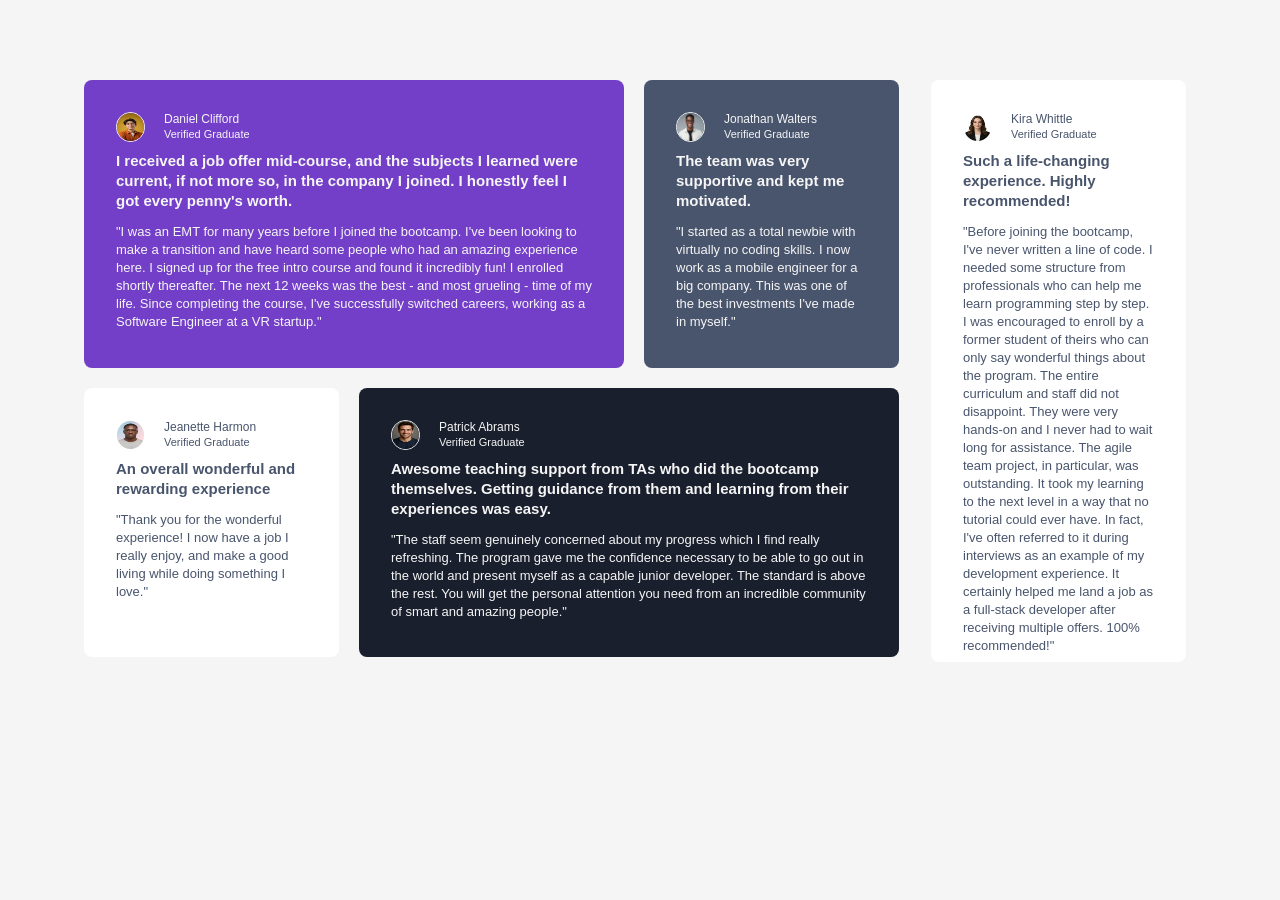
==== structure.html @ fd77fbd1 "Layout Structure and the Style" ====
<!DOCTYPE html>
<html lang="en">
<head>
    <meta charset="UTF-8">
    <meta name="viewport" content="width=device-width, initial-scale=1.0">
    <title>Document</title>
    <link rel="stylesheet" href="structure.css">
</head>
<body>
    <container class="content-container">

        <div class="cards-container">

            <div class="left-card">
                <div class="cards-top">
                    <div class="card1">
                        <div class="container">
                            <div class="image">
                                <img src="./image1.png" alt="profile" />
                            </div>
                        
                            <div class="header">
                                <h5 id="name">Daniel Clifford</h5>
                                <p id="status">Verified Graduate</p>
                            </div>
                        </div>
    
                        <p id="quote-heading">
                            I received a job offer mid-course, and the subjects I 
                            learned were current, if not more so, in the company I joined. 
                            I honestly feel I got every penny's worth.
                        </p>

                        <p id="quote-body">
                            "I was an EMT for many years before I joined the bootcamp. I've been 
                            looking to make a transition and have heard some people who had an amazing 
                            experience here. I signed up for the free intro course and found it incredibly 
                            fun! I enrolled shortly thereafter. The next 12 weeks was the best - and most
                            grueling - time of my life. Since completing the course, I've successfully 
                            switched careers, working as a Software Engineer at a VR startup."
                        </p>
                    </div>
                
                    <div class="card2">
                        <div class="container">
                            <div class="image">
                                <img src="./image2.png" alt="profile" />
                            </div>

                            <div class="header">
                                <h5 id="name">Jonathan Walters</h5>
                                <p id="status">Verified Graduate</p>
                            </div>
                        </div>
                        
                        <p id="quote-heading">
                            The team was very supportive and kept me motivated.
                        </p>

                        <p id="quote-body">
                            "I started as a total newbie with virtually no coding skills. 
                            I now work as a mobile engineer for a big company. This was one 
                            of the best investments I've made in myself."
                        </p>
                    </div>
                </div>
                    
                <div class="cards-bottom">
                    <div class="card4">
                        <div class="container">
                            <div class="image">
                                <img src="./image3.png" alt="profile" /> 
                            </div>

                            <div class="header">
                                <h5 id="name">Jeanette Harmon</h5>
                                <p id="status">Verified Graduate</p>
                            </div>
                        </div>
                        
                        <p id="quote-heading">
                            An overall wonderful and rewarding experience
                        </p>

                        <p id="quote-body">
                            "Thank you for the wonderful experience! I now have a job I really enjoy, 
                            and make a good living while doing something I love."
                        </p>
                    </div>

                    <div class="card5">
                        <div class="container">
                            <div class="image">
                                <img src="./image4.png" alt="profile" />
                            </div>
                            <div class="header">
                                <h5 id="name">Patrick Abrams</h5>
                                <p id="status">Verified Graduate</p>
                            </div>
                        </div>
                        
                        <p id="quote-heading">
                            Awesome teaching support from TAs who did the bootcamp themselves. 
                            Getting guidance from them and learning from their experiences was easy.
                        </p>

                        <p id="quote-body">
                            "The staff seem genuinely concerned about my progress which I find really refreshing. 
                            The program gave me the confidence necessary to be able to go out in the world and 
                            present myself as a capable junior developer. The standard is above the rest. 
                            You will get the personal attention you need from an incredible community of smart and amazing people."
                        </p>
                    </div>
                </div>
                
            </div>

            <div class="right-card">

                <div class="card3">
                    <div class="container">
                        <div class="image">
                            <img src="./image5.png" alt="profile" />
                        </div>

                        <div class="header">
                            <h5 id="name">Kira Whittle</h5>
                            <p id="status">Verified Graduate</p>
                        </div>
                    </div>
                    
                    <p id="quote-heading">
                        Such a life-changing experience. Highly recommended!
                    </p>

                    <p id="quote-body">
                        "Before joining the bootcamp, I've never written a line of code. 
                        I needed some structure from professionals who can help me learn 
                        programming step by step. I was encouraged to enroll by a former 
                        student of theirs who can only say wonderful things about the program. 
                        The entire curriculum and staff did not disappoint. They were very 
                        hands-on and I never had to wait long for assistance. The agile team 
                        project, in particular, was outstanding. It took my learning to the 
                        next level in a way that no tutorial could ever have. In fact, I've 
                        often referred to it during interviews as an example of my development 
                        experience. It certainly helped me land a job as a full-stack developer 
                        after receiving multiple offers. 100% recommended!"
                    </p>
                </div>

            </div>

        </div>
    </container>
</body>
</html>
---- structure.css ----
@font-face {
     font-family: 'Barlow Semi Condensed', sans-serif;
     src: url('https://fonts.googleapis.com/css2?family=Barlow+Semi+Condensed:wght@500;600&display=swap') format('truetype');
     font-weight: 100 900;
     font-style: normal;
 }

*{
    margin: 0;
    padding: 0;
    box-sizing: border-box;
} 

body {
    font-family: 'Barlow Semi Condensed', sans-serif;
    background-color: #F5F5F5;
    max-width: 100%;
}

.content-container {
    display: grid;
    grid-template-columns: repeat(1, 1fr);
    grid-template-rows: repeat(1, 1fr);
    gap: 20px;
    max-width: 1200px;
    width: 90%;
    padding: 60px 0;
    margin: 0 auto;   
}

.cards-container {
    display: grid;
    grid-template-columns: repeat(2, 1fr);
    grid-template-rows: repeat(1, 1fr);
    gap: 32px;
    padding: 20px;
}

.cards-top {
    display:grid;
    grid-template-columns: repeat(2, 1fr);
    gap: 20px;
    margin-bottom: 20px;
}

.cards-bottom {
    display: grid;
    grid-template-columns: repeat(2, 1fr);
    gap: 20px;
}

.card1 {
    background-color: #733FC8;
    color: #F5F5F5;
    padding: 32px;
    border-radius: 8px;
    height: 288px;
    width: 540px;
}

.card2 {
    background-color: #49556D;
    color: #F5F5F5;
    padding: 32px;
    border-radius: 8px;
    height: 288px;
    width: 255px;
}

.card3 {
    background-color: #FFFFFF;
    color: #49556D;
    padding: 32px;
    border-radius: 8px;
    width: 255px;
    height: 582px;
}

.card4 {
    background-color: #FFFFFF;
    color: #49556D;
    padding: 32px;
    border-radius: 8px;
    width: 255px;
    height: 269px;
}

.card5 {
    background-color: #191F2D;
    color: #F5F5F5;
    padding: 32px;
    border-radius: 8px;
    width: 540px;
    height: 269px;
}

.container {
    display: grid;
    grid-template-columns: repeat(2, 3em);
}

.header {
    line-height: 15px;
    width: 100px;
}

.image img {
    border-radius: 15px;
    width: 29px;
    height: 30px;
    border: 1px solid white;
}

#name {
    font-size: 12px;
    font-weight: 500;
}

#status {
    font-size: 11px;
    font-weight: 500;
}

#quote-heading {
    margin-top: 5px;
    font-size: 15px;
    font-weight: 600;
    line-height: 20px;
}

#quote-body {
    margin-top: 12px;
    font-size: 13px;
    line-height: 18px;
    font-weight: 500;
}
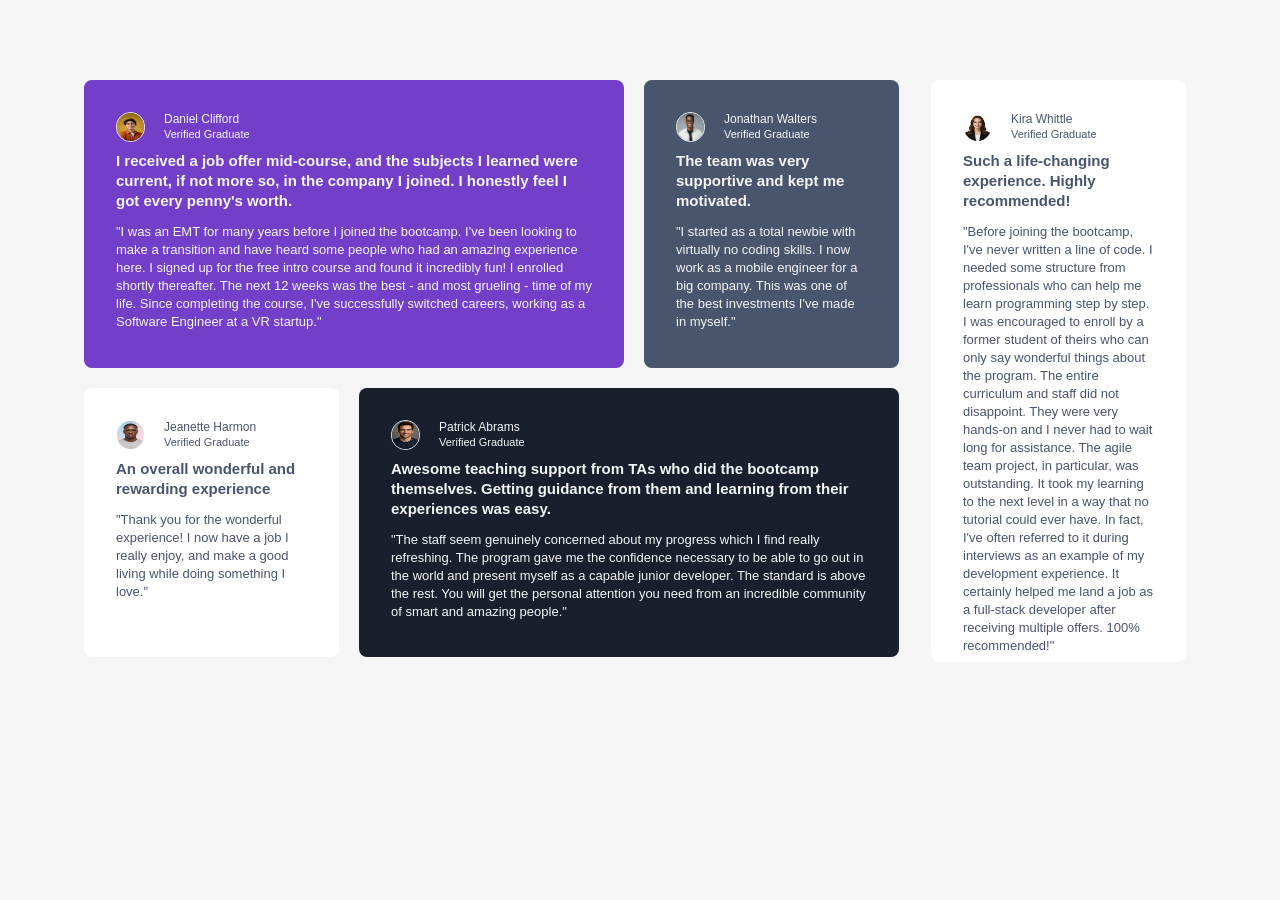
==== commit 042dad37: "Layout Structure and the Style" ====
--- a/structure.html
+++ b/structure.html
@@ -1,156 +1,157 @@
 <!DOCTYPE html>
 <html lang="en">
-<head>
-    <meta charset="UTF-8">
-    <meta name="viewport" content="width=device-width, initial-scale=1.0">
-    <title>Document</title>
-    <link rel="stylesheet" href="structure.css">
-</head>
-<body>
-    <container class="content-container">
+    <head>
+        <meta charset="UTF-8">
+        <meta name="viewport" content="width=device-width, initial-scale=1.0">
+        <title>Document</title>
+        <link rel="stylesheet" href="structure.css">
+    </head>
+    
+    <body>
+        <container class="content-container">
 
-        <div class="cards-container">
+            <div class="cards-container">
 
-            <div class="left-card">
-                <div class="cards-top">
-                    <div class="card1">
+                <div class="left-card">
+                    <div class="cards-top">
+                        <div class="card1">
+                            <div class="container">
+                                <div class="image">
+                                    <img src="./image1.png" alt="profile" />
+                                </div>
+                            
+                                <div class="header">
+                                    <h5 id="name">Daniel Clifford</h5>
+                                    <p id="status">Verified Graduate</p>
+                                </div>
+                            </div>
+        
+                            <p id="quote-heading">
+                                I received a job offer mid-course, and the subjects I 
+                                learned were current, if not more so, in the company I joined. 
+                                I honestly feel I got every penny's worth.
+                            </p>
+
+                            <p id="quote-body">
+                                "I was an EMT for many years before I joined the bootcamp. I've been 
+                                looking to make a transition and have heard some people who had an amazing 
+                                experience here. I signed up for the free intro course and found it incredibly 
+                                fun! I enrolled shortly thereafter. The next 12 weeks was the best - and most
+                                grueling - time of my life. Since completing the course, I've successfully 
+                                switched careers, working as a Software Engineer at a VR startup."
+                            </p>
+                        </div>
+                    
+                        <div class="card2">
+                            <div class="container">
+                                <div class="image">
+                                    <img src="./image2.png" alt="profile" />
+                                </div>
+
+                                <div class="header">
+                                    <h5 id="name">Jonathan Walters</h5>
+                                    <p id="status">Verified Graduate</p>
+                                </div>
+                            </div>
+                            
+                            <p id="quote-heading">
+                                The team was very supportive and kept me motivated.
+                            </p>
+
+                            <p id="quote-body">
+                                "I started as a total newbie with virtually no coding skills. 
+                                I now work as a mobile engineer for a big company. This was one 
+                                of the best investments I've made in myself."
+                            </p>
+                        </div>
+                    </div>
+                        
+                    <div class="cards-bottom">
+                        <div class="card4">
+                            <div class="container">
+                                <div class="image">
+                                    <img src="./image3.png" alt="profile" /> 
+                                </div>
+
+                                <div class="header">
+                                    <h5 id="name">Jeanette Harmon</h5>
+                                    <p id="status">Verified Graduate</p>
+                                </div>
+                            </div>
+                            
+                            <p id="quote-heading">
+                                An overall wonderful and rewarding experience
+                            </p>
+
+                            <p id="quote-body">
+                                "Thank you for the wonderful experience! I now have a job I really enjoy, 
+                                and make a good living while doing something I love."
+                            </p>
+                        </div>
+
+                        <div class="card5">
+                            <div class="container">
+                                <div class="image">
+                                    <img src="./image4.png" alt="profile" />
+                                </div>
+                                <div class="header">
+                                    <h5 id="name">Patrick Abrams</h5>
+                                    <p id="status">Verified Graduate</p>
+                                </div>
+                            </div>
+                            
+                            <p id="quote-heading">
+                                Awesome teaching support from TAs who did the bootcamp themselves. 
+                                Getting guidance from them and learning from their experiences was easy.
+                            </p>
+
+                            <p id="quote-body">
+                                "The staff seem genuinely concerned about my progress which I find really refreshing. 
+                                The program gave me the confidence necessary to be able to go out in the world and 
+                                present myself as a capable junior developer. The standard is above the rest. 
+                                You will get the personal attention you need from an incredible community of smart and amazing people."
+                            </p>
+                        </div>
+                    </div>
+                    
+                </div>
+
+                <div class="right-card">
+
+                    <div class="card3">
                         <div class="container">
                             <div class="image">
-                                <img src="./image1.png" alt="profile" />
-                            </div>
-                        
-                            <div class="header">
-                                <h5 id="name">Daniel Clifford</h5>
-                                <p id="status">Verified Graduate</p>
-                            </div>
-                        </div>
-    
-                        <p id="quote-heading">
-                            I received a job offer mid-course, and the subjects I 
-                            learned were current, if not more so, in the company I joined. 
-                            I honestly feel I got every penny's worth.
-                        </p>
-
-                        <p id="quote-body">
-                            "I was an EMT for many years before I joined the bootcamp. I've been 
-                            looking to make a transition and have heard some people who had an amazing 
-                            experience here. I signed up for the free intro course and found it incredibly 
-                            fun! I enrolled shortly thereafter. The next 12 weeks was the best - and most
-                            grueling - time of my life. Since completing the course, I've successfully 
-                            switched careers, working as a Software Engineer at a VR startup."
-                        </p>
-                    </div>
-                
-                    <div class="card2">
-                        <div class="container">
-                            <div class="image">
-                                <img src="./image2.png" alt="profile" />
+                                <img src="./image5.png" alt="profile" />
                             </div>
 
                             <div class="header">
-                                <h5 id="name">Jonathan Walters</h5>
+                                <h5 id="name">Kira Whittle</h5>
                                 <p id="status">Verified Graduate</p>
                             </div>
                         </div>
                         
                         <p id="quote-heading">
-                            The team was very supportive and kept me motivated.
+                            Such a life-changing experience. Highly recommended!
                         </p>
 
                         <p id="quote-body">
-                            "I started as a total newbie with virtually no coding skills. 
-                            I now work as a mobile engineer for a big company. This was one 
-                            of the best investments I've made in myself."
-                        </p>
-                    </div>
-                </div>
-                    
-                <div class="cards-bottom">
-                    <div class="card4">
-                        <div class="container">
-                            <div class="image">
-                                <img src="./image3.png" alt="profile" /> 
-                            </div>
-
-                            <div class="header">
-                                <h5 id="name">Jeanette Harmon</h5>
-                                <p id="status">Verified Graduate</p>
-                            </div>
-                        </div>
-                        
-                        <p id="quote-heading">
-                            An overall wonderful and rewarding experience
-                        </p>
-
-                        <p id="quote-body">
-                            "Thank you for the wonderful experience! I now have a job I really enjoy, 
-                            and make a good living while doing something I love."
+                            "Before joining the bootcamp, I've never written a line of code. 
+                            I needed some structure from professionals who can help me learn 
+                            programming step by step. I was encouraged to enroll by a former 
+                            student of theirs who can only say wonderful things about the program. 
+                            The entire curriculum and staff did not disappoint. They were very 
+                            hands-on and I never had to wait long for assistance. The agile team 
+                            project, in particular, was outstanding. It took my learning to the 
+                            next level in a way that no tutorial could ever have. In fact, I've 
+                            often referred to it during interviews as an example of my development 
+                            experience. It certainly helped me land a job as a full-stack developer 
+                            after receiving multiple offers. 100% recommended!"
                         </p>
                     </div>
 
-                    <div class="card5">
-                        <div class="container">
-                            <div class="image">
-                                <img src="./image4.png" alt="profile" />
-                            </div>
-                            <div class="header">
-                                <h5 id="name">Patrick Abrams</h5>
-                                <p id="status">Verified Graduate</p>
-                            </div>
-                        </div>
-                        
-                        <p id="quote-heading">
-                            Awesome teaching support from TAs who did the bootcamp themselves. 
-                            Getting guidance from them and learning from their experiences was easy.
-                        </p>
-
-                        <p id="quote-body">
-                            "The staff seem genuinely concerned about my progress which I find really refreshing. 
-                            The program gave me the confidence necessary to be able to go out in the world and 
-                            present myself as a capable junior developer. The standard is above the rest. 
-                            You will get the personal attention you need from an incredible community of smart and amazing people."
-                        </p>
-                    </div>
-                </div>
-                
-            </div>
-
-            <div class="right-card">
-
-                <div class="card3">
-                    <div class="container">
-                        <div class="image">
-                            <img src="./image5.png" alt="profile" />
-                        </div>
-
-                        <div class="header">
-                            <h5 id="name">Kira Whittle</h5>
-                            <p id="status">Verified Graduate</p>
-                        </div>
-                    </div>
-                    
-                    <p id="quote-heading">
-                        Such a life-changing experience. Highly recommended!
-                    </p>
-
-                    <p id="quote-body">
-                        "Before joining the bootcamp, I've never written a line of code. 
-                        I needed some structure from professionals who can help me learn 
-                        programming step by step. I was encouraged to enroll by a former 
-                        student of theirs who can only say wonderful things about the program. 
-                        The entire curriculum and staff did not disappoint. They were very 
-                        hands-on and I never had to wait long for assistance. The agile team 
-                        project, in particular, was outstanding. It took my learning to the 
-                        next level in a way that no tutorial could ever have. In fact, I've 
-                        often referred to it during interviews as an example of my development 
-                        experience. It certainly helped me land a job as a full-stack developer 
-                        after receiving multiple offers. 100% recommended!"
-                    </p>
                 </div>
 
             </div>
-
-        </div>
-    </container>
-</body>
+        </container>
+    </body>
 </html>
